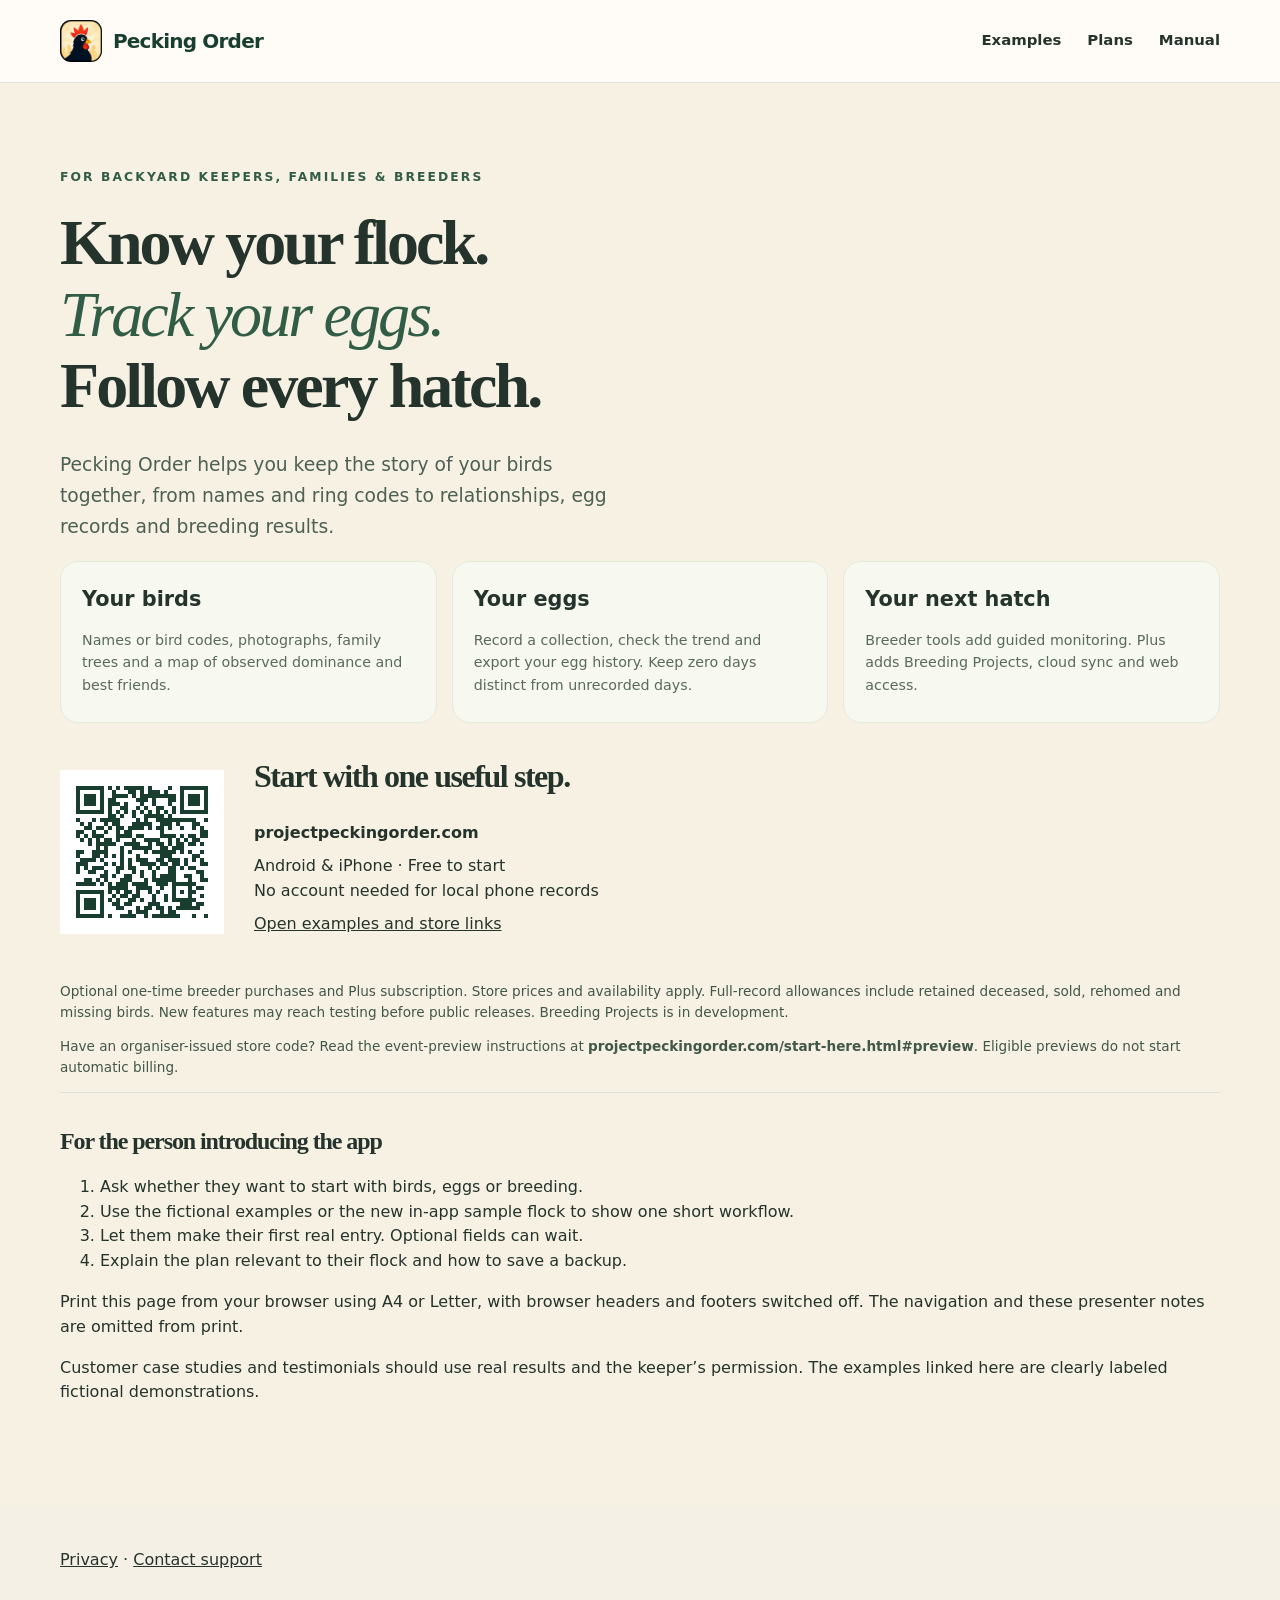
==== club-kit.html @ 726467fb "Clarify plans and add flock workflows and printable club guide" ====
<!doctype html>
<html lang="en-NZ"><head><meta charset="utf-8"><meta name="viewport" content="width=device-width, initial-scale=1"><title>Club &amp; poultry show introduction kit | Pecking Order</title><meta name="description" content="A printable Pecking Order introduction for poultry clubs, breeders and families, with a QR link and a simple flock, eggs and hatch demonstration."><link rel="canonical" href="https://projectpeckingorder.com/club-kit.html"><link rel="stylesheet" href="styles.css"><link rel="icon" href="assets/app-icon-small.png"></head>
<body><header class="site-header no-print"><div class="shell header-inner"><a class="brand" href="index.html"><img src="assets/app-icon-small.png" alt="" width="42" height="42"><span>Pecking Order</span></a><nav><a href="start-here.html">Examples</a><a href="features.html#plans">Plans</a><a href="user-manual.html">Manual</a></nav></div></header><main class="shell section club-sheet"><p class="eyebrow">For backyard keepers, families &amp; breeders</p><h1>Know your flock.<br><em>Track your eggs.</em><br>Follow every hatch.</h1><p class="hero-intro">Pecking Order helps you keep the story of your birds together, from names and ring codes to relationships, egg records and breeding results.</p>
<div class="feature-grid"><article class="feature-card"><h2>Your birds</h2><p>Names or bird codes, photographs, family trees and a map of observed dominance and best friends.</p></article><article class="feature-card"><h2>Your eggs</h2><p>Record a collection, check the trend and export your egg history. Keep zero days distinct from unrecorded days.</p></article><article class="feature-card"><h2>Your next hatch</h2><p>Breeder tools add guided monitoring. Plus adds Breeding Projects, cloud sync and web access.</p></article></div>
<div class="club-qr"><img src="assets/start-here-qr.svg" alt="QR code linking to projectpeckingorder.com/start-here.html" width="164" height="164"><div><h2>Start with one useful step.</h2><p><strong>projectpeckingorder.com</strong></p><p>Android &amp; iPhone · Free to start<br>No account needed for local phone records</p><p><a href="start-here.html">Open examples and store links</a></p></div></div>
<p class="club-small">Optional one-time breeder purchases and Plus subscription. Store prices and availability apply. Full-record allowances include retained deceased, sold, rehomed and missing birds. New features may reach testing before public releases. Breeding Projects is in development.</p><p class="club-small">Have an organiser-issued store code? Read the event-preview instructions at <strong>projectpeckingorder.com/start-here.html#preview</strong>. Eligible previews do not start automatic billing.</p>
<aside class="no-print"><h2>For the person introducing the app</h2><ol><li>Ask whether they want to start with birds, eggs or breeding.</li><li>Use the fictional examples or the new in-app sample flock to show one short workflow.</li><li>Let them make their first real entry. Optional fields can wait.</li><li>Explain the plan relevant to their flock and how to save a backup.</li></ol><p>Print this page from your browser using A4 or Letter, with browser headers and footers switched off. The navigation and these presenter notes are omitted from print.</p><p>Customer case studies and testimonials should use real results and the keeper’s permission. The examples linked here are clearly labeled fictional demonstrations.</p></aside></main><footer class="site-footer no-print"><div class="shell"><a href="privacy-policy.html">Privacy</a> · <a href="mailto:support@projectpeckingorder.com">Contact support</a></div></footer></body></html>
---- styles.css ----
:root{--forest:#315d47;--forest-dark:#193e30;--leaf:#547a62;--cream:#f7f1e4;--paper:#fffdf8;--ink:#24332b;--muted:#64746a;--line:#dce5db;--gold:#d7a941;--pink:#cc6f9d}
.workflow-steps{max-width:850px;padding-left:1.6rem}.workflow-steps li{padding:12px 0 12px 10px;border-bottom:1px solid var(--line)}.screen-frame{margin:36px 0;max-width:1000px}.screen-frame img{width:100%;height:auto;border:1px solid var(--line);border-radius:16px}.screen-frame figcaption{font-size:.85rem;margin-top:10px;color:var(--muted)}.feature-card details{margin-top:18px}.feature-card summary{cursor:pointer;font-weight:650;padding:8px 0}.feature-card details p{margin-top:10px}.club-sheet .feature-grid{grid-template-columns:repeat(3,1fr)}.club-sheet .feature-card{min-height:0}.club-sheet h1{font-size:clamp(2.5rem,5vw,4.4rem)}.club-sheet .feature-card h2{font:700 1.3rem system-ui;letter-spacing:0}.club-qr{display:flex;align-items:center;gap:30px;margin:36px 0}.club-qr img{flex:none;width:164px;height:164px}.club-qr h2{font-size:2rem}.club-qr p{margin-bottom:8px}.club-small{font-size:.85rem;color:#415749}.club-sheet aside{padding-top:35px;border-top:1px solid var(--line)}@media(max-width:680px){.club-sheet .feature-grid{grid-template-columns:1fr}.club-qr{align-items:start;flex-direction:column}.hero h1{font-size:2.8rem}}@media print{@page{size:auto;margin:14mm}.no-print{display:none!important}.club-sheet{padding:0!important;font-size:11pt}.club-sheet h1{font-size:32pt;line-height:1.08;margin-bottom:14px}.club-sheet .eyebrow{margin-bottom:10px}.club-sheet .hero-intro{font-size:12pt;max-width:none}.club-sheet .feature-grid{display:grid;grid-template-columns:repeat(3,1fr);gap:12px}.club-sheet .feature-card{padding:14px;break-inside:avoid}.club-qr{margin:20px 0;flex-direction:row;break-inside:avoid}.club-qr img{width:125px;height:125px}.club-qr h2{font-size:19pt}.club-small{font-size:8.5pt}.club-sheet a{text-decoration:none}}
.screen-story{display:grid;grid-template-columns:1fr 1fr;gap:48px;align-items:center}.screen-story h2{font-size:clamp(2.3rem,4vw,3.8rem)}.screen-story p,.screen-story li{color:#415749}.screen-story li{margin-block:8px}.screen-story figure{margin:0;min-width:0}.screen-story img{display:block;width:100%;height:auto;border:1px solid #c2cfc0;border-radius:18px;box-shadow:0 12px 28px #193e3012}.screen-story figcaption{font-size:.85rem;color:#4c6053;margin-top:12px}.phone-pair{display:grid;grid-template-columns:1fr 1fr;gap:18px}.desktop-story{grid-template-columns:.85fr 1.15fr}.release-note{padding:20px 24px;border-left:5px solid var(--gold);background:#fff7dd;margin-bottom:44px;border-radius:0 12px 12px 0}.comparison-wrap{overflow-x:auto}.plan-table{width:100%;border-collapse:collapse;background:var(--paper);margin-bottom:24px}.plan-table th,.plan-table td{padding:18px;text-align:left;vertical-align:top;border-bottom:1px solid var(--line)}.plan-table thead{background:#e2ecdd}.plan-table tbody th{min-width:170px}.manual-page .workflow{padding-left:24px}.manual-page .workflow li{margin-block:16px}.manual-page img{max-width:100%;height:auto}.manual-page figure{margin:20px 0}.manual-page figcaption{font-size:.85rem;color:var(--muted)}@media(max-width:800px){.screen-story,.desktop-story{grid-template-columns:1fr;gap:30px}.phone-pair{max-width:560px;margin-inline:auto}.screen-story h2{font-size:2.5rem}}@media print{.site-header,.site-footer,.actions,.skip-link{display:none}.shell,.legal-shell,.manual-page main.wrap{width:100%;max-width:none;margin:0;padding:0}.screen-story{display:block}.phone-pair{max-width:400px}.manual-page section{break-inside:avoid;box-shadow:none}a{color:inherit}}
*{box-sizing:border-box}html{scroll-behavior:smooth}body{margin:0;background:var(--cream);color:var(--ink);font:16px/1.55 system-ui,-apple-system,BlinkMacSystemFont,"Segoe UI",sans-serif}a{color:inherit}a:focus-visible{outline:3px solid var(--gold);outline-offset:4px}.shell{width:min(1160px,calc(100% - 48px));margin-inline:auto}.skip-link{position:absolute;left:16px;top:-80px;z-index:10;padding:10px 16px;background:#fff}.skip-link:focus{top:12px}
.site-header{position:relative;z-index:2;background:rgba(255,253,248,.96);border-bottom:1px solid var(--line)}.header-inner{min-height:82px;display:flex;justify-content:space-between;align-items:center;gap:28px}.brand{display:inline-flex;align-items:center;gap:11px;text-decoration:none;color:var(--forest-dark);font-weight:800;letter-spacing:-.04em;font-size:1.25rem;white-space:nowrap}.brand img{border-radius:11px;object-fit:cover}.site-header nav,.site-footer nav{display:flex;align-items:center;gap:26px;flex-wrap:wrap}.site-header nav a,.site-footer nav a{font-size:.93rem;font-weight:600;text-decoration:none}.site-header nav a:hover,.site-footer nav a:hover,.text-link:hover{text-decoration:underline;text-underline-offset:5px}.site-header .nav-contact{padding:9px 16px;border:1px solid #bdcec0;border-radius:999px}
.hero{display:grid;grid-template-columns:1.02fr .98fr;align-items:center;gap:54px;min-height:645px;padding-block:74px 85px}.eyebrow{margin:0 0 20px;color:var(--forest);font-size:.77rem;font-weight:800;letter-spacing:.17em;text-transform:uppercase}.eyebrow-mark{display:inline-block;width:9px;height:9px;margin-right:7px;background:var(--gold);border-radius:50%}h1,h2,h3,p{margin-top:0}h1,h2{font-family:Georgia,"Times New Roman",serif;letter-spacing:-.045em;line-height:1.12}h1{font-size:clamp(3.15rem,5.4vw,5.65rem);margin-bottom:28px}h1 em,h2 em{color:var(--forest);font-weight:400}.hero-intro{max-width:550px;color:#4c6053;font-size:1.17rem;line-height:1.65}.actions{display:flex;align-items:center;gap:12px;flex-wrap:wrap;margin-top:31px}.button{display:inline-flex;align-items:center;justify-content:center;gap:12px;min-height:52px;padding:13px 20px;border-radius:13px;font-size:.92rem;font-weight:750;text-decoration:none;transition:transform .18s,background .18s,box-shadow .18s}.button:hover{transform:translateY(-2px);box-shadow:0 9px 20px rgba(25,62,48,.12)}.button-primary{background:var(--forest);color:#fff}.button-primary:hover{background:var(--forest-dark)}.button-outline{border:1px solid #adbfaf;background:#fffdf9;color:var(--forest-dark)}.hero-note{margin:18px 0 0;font-size:.83rem;color:var(--muted)}
.hero-art{overflow:hidden;background:var(--paper);border:1px solid #e5e9dc;border-radius:28px;box-shadow:0 22px 55px rgba(34,70,49,.12);transform:rotate(1deg)}.map-header,.map-footer{display:flex;align-items:center;gap:10px;background:#fff;border-bottom:1px solid #e5e9dc;padding:16px 22px;font-size:.86rem;font-weight:750}.map-dot{width:10px;height:10px;border-radius:50%;background:var(--gold)}.map-status{margin-left:auto;color:var(--muted);font-weight:500}.map-canvas{height:400px;position:relative;background:radial-gradient(circle at 50% 43%,#fffdf7,#faf7ec 68%)}.map-lines{position:absolute;inset:0;width:100%;height:100%;fill:none;stroke:#557466;stroke-width:2.5;stroke-linecap:round}.map-lines .friend-line{stroke:var(--pink);stroke-dasharray:7 6}.bird-card{position:absolute;display:flex;align-items:center;gap:9px;min-width:126px;padding:8px 11px;background:rgba(255,255,255,.97);border:1px solid #e3e8db;border-radius:15px;box-shadow:0 7px 17px rgba(47,74,49,.08)}.bird-card strong,.bird-card small{display:block;white-space:nowrap}.bird-card strong{font-size:.84rem}.bird-card small{color:var(--muted);font-size:.65rem}.bird-avatar{display:grid;place-items:center;flex:none;width:36px;height:36px;border-radius:50%;font:700 .9rem Georgia,serif;color:var(--forest-dark)}.bird-avatar.gold{background:#fff1c5;color:#9a6f0e}.bird-avatar.sage{background:#dbeddc}.bird-avatar.terra{background:#f3dfcb}.bird-avatar.cream{background:#f1e9cf}.bird-lead{left:50%;top:38px;transform:translateX(-50%)}.bird-left{left:8%;top:190px}.bird-right{right:8%;top:190px}.bird-bottom{left:50%;bottom:24px;transform:translateX(-50%)}.map-footer{border-top:1px solid #e5e9dc;border-bottom:0;gap:27px;color:var(--muted);font-size:.7rem}.map-footer span{display:inline-flex;align-items:center;gap:7px}.key-line{width:21px;height:2px;background:var(--leaf)}.key-heart{font-style:normal;color:var(--pink)}
.section{padding-block:85px}.feature-section{background:var(--paper);border-top:1px solid var(--line);border-bottom:1px solid var(--line)}.section-heading{max-width:640px;margin-bottom:40px}.section-heading h2,.closer h2,.cta-band h2{font-size:clamp(2.4rem,4vw,4rem);margin:0 0 18px}.section-heading>p:last-child,.closer-copy>p:not(.eyebrow){color:#53675a;max-width:570px}.feature-grid{display:grid;grid-template-columns:repeat(4,1fr);gap:15px}.feature-card{min-height:254px;padding:25px 21px;background:#f7f8f0;border:1px solid #e5e9da;border-radius:18px}.feature-icon{display:grid;place-items:center;width:41px;height:41px;border-radius:11px;background:#e1eddf;color:var(--forest);font-size:1.35rem;font-weight:700}.feature-card h3{font-size:1.08rem;line-height:1.25;margin:23px 0 10px}.feature-card p{color:#58695d;font-size:.89rem;line-height:1.6;margin:0}
.closer{display:grid;grid-template-columns:1fr .8fr;gap:70px;align-items:center}.closer-copy{max-width:620px}.text-link{color:var(--forest);font-weight:750;text-decoration:none}.closer-card{position:relative;overflow:hidden;min-height:288px;padding:45px;background:#e2ecdd;border:1px solid #d3e2d0;border-radius:24px}.closer-card:after{content:"";position:absolute;width:225px;height:225px;right:-75px;bottom:-110px;border:36px solid rgba(49,93,71,.09);border-radius:50%}.closer-card p{max-width:350px;margin:30px 0 23px;font:italic 1.8rem/1.22 Georgia,serif;color:var(--forest-dark)}.closer-symbol{font-size:2rem;color:var(--gold)}.closer-caption{font-size:.76rem;font-weight:750;letter-spacing:.1em;text-transform:uppercase;color:var(--leaf)}.cta-band{background:var(--forest-dark);color:#fff}.cta-inner{display:flex;align-items:end;justify-content:space-between;gap:30px}.cta-band .eyebrow{color:#cde1cd}.cta-band h2{margin:0}.cta-band .actions{margin:0}.button-light{background:#fff;color:var(--forest-dark)}.button-ghost{border:1px solid rgba(255,255,255,.55);color:#fff}.site-footer{padding:42px 0;background:#f4f0e6}.footer-inner{display:flex;justify-content:space-between;align-items:start;gap:25px;flex-wrap:wrap}.site-footer strong{color:var(--forest-dark)}.site-footer p,.site-footer small{color:var(--muted);font-size:.82rem}.site-footer p{margin:4px 0}.site-footer nav{gap:18px}.site-footer nav a{font-size:.81rem}
@media(max-width:900px){.hero{gap:26px;min-height:auto}.feature-grid{grid-template-columns:repeat(2,1fr)}.closer{gap:30px}.cta-inner{align-items:start;flex-direction:column}}@media(max-width:680px){.shell{width:min(100% - 32px,500px)}.header-inner{align-items:start;flex-direction:column;gap:12px;padding-block:16px}.site-header nav{gap:15px}.site-header nav a{font-size:.83rem}.site-header .nav-contact{padding:0;border:0}.hero{grid-template-columns:1fr;padding-block:55px 66px;gap:34px}h1{font-size:clamp(2.8rem,11vw,4rem)}.hero-intro{font-size:1.04rem}.hero-art{transform:none}.map-canvas{height:340px}.bird-card{min-width:104px;padding:6px;gap:5px}.bird-avatar{width:29px;height:29px}.bird-card small{font-size:.57rem}.bird-left{left:3%;top:160px}.bird-right{right:3%;top:160px}.bird-lead{top:26px}.bird-bottom{bottom:16px}.section{padding-block:62px}.feature-grid,.closer{grid-template-columns:1fr}.feature-card{min-height:0}.closer-card{min-height:250px}.footer-inner{flex-direction:column}}@media(max-width:390px){.site-header nav{gap:10px}.site-header nav a{font-size:.76rem}.actions .button{width:100%}.bird-card small{display:none}}@media(prefers-reduced-motion:reduce){html{scroll-behavior:auto}.button{transition:none}}
.policy-page{max-width:none;margin:0;padding:0;background:var(--cream);color:var(--ink);font-family:system-ui,-apple-system,BlinkMacSystemFont,"Segoe UI",sans-serif;line-height:1.65}.policy-page h1,.policy-page h2{color:var(--forest-dark)}.legal-shell{max-width:850px;margin:58px auto 80px;padding:44px clamp(20px,6vw,58px);background:#fff;border:1px solid var(--line);border-radius:24px;box-shadow:0 12px 35px rgba(49,93,71,.06)}.legal-shell h1{font-size:clamp(2.3rem,5vw,3.7rem);margin-bottom:8px}.legal-shell h2{margin:32px 0 11px;font-size:1.55rem}.legal-shell p{margin:0 0 16px}.legal-shell .updated{margin-bottom:28px;color:var(--muted);font-size:.85rem}.legal-shell a{color:var(--forest);font-weight:650}.policy-page .site-header nav a,.policy-page .site-footer nav a{color:var(--ink)}@media(max-width:680px){.legal-shell{width:calc(100% - 24px);margin:22px auto 50px;padding:28px 20px}.legal-shell h2{font-size:1.35rem}}
.manual-page{--bg:var(--cream);--ink:#24332b;--muted:#64746a;--line:#dce5db;--accent:var(--forest);--accent-soft:#e2ecdd;background:var(--cream);color:var(--ink)}.manual-page .site-header{padding:0;background:#fffdf8;border-color:var(--line)}.manual-page .site-header nav a{color:var(--ink)}.manual-page>header:not(.site-header){background:linear-gradient(135deg,#eef3e8,#f7f1e4);border-color:var(--line);padding:50px 18px 42px}.manual-page>header h1{font-size:clamp(2.4rem,5vw,4.4rem);font-family:Georgia,"Times New Roman",serif;color:var(--forest-dark);letter-spacing:-.045em}.manual-page main.wrap{max-width:1000px;padding-top:28px}.manual-page section{border-radius:20px;box-shadow:0 7px 22px rgba(49,93,71,.04)}.manual-page section h2{font-family:Georgia,"Times New Roman",serif;font-size:1.75rem;color:var(--forest-dark)}.manual-page a{color:var(--forest)}.manual-page .toc{background:#e8f0e5}.manual-page th,.manual-page code{background:#e8f0e5}.manual-page footer{background:#f4f0e6}
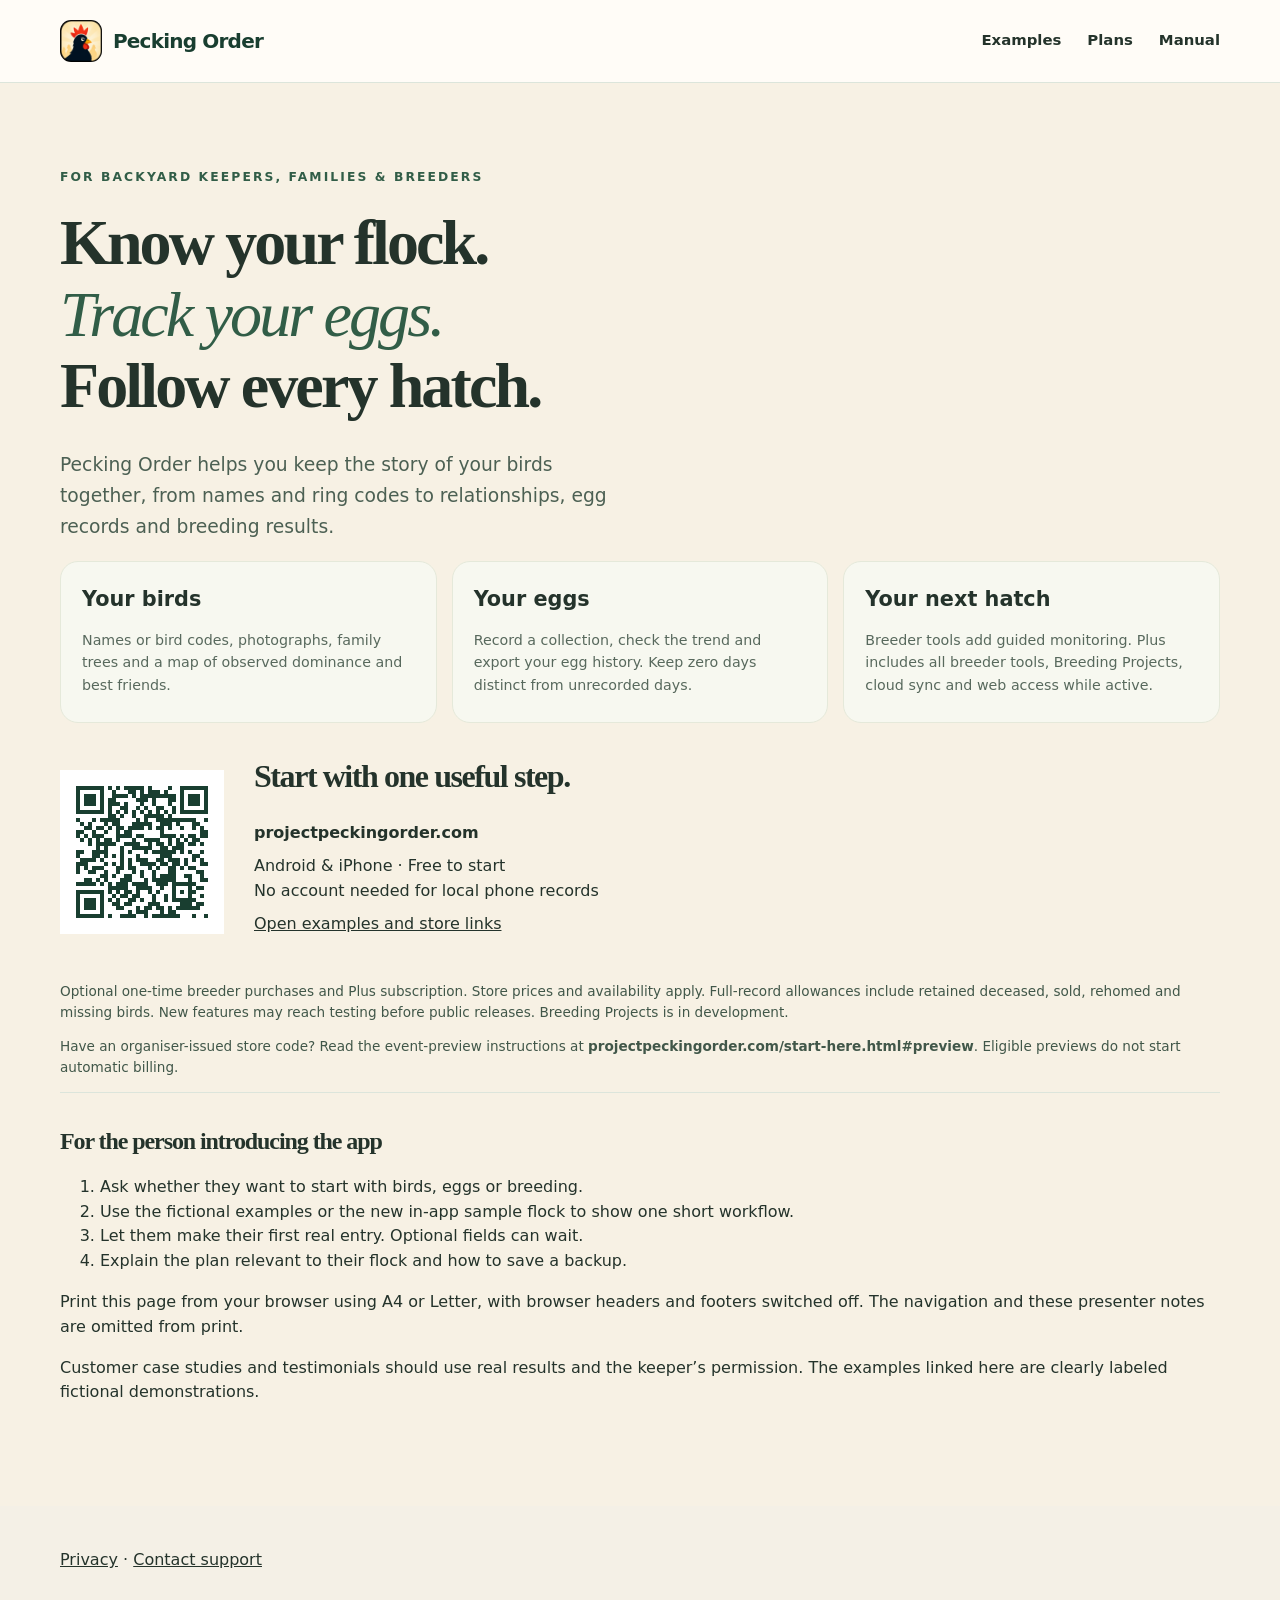
==== commit 8c5d8ab9: "Refresh launch marketing with iPhone screenshots and plan FAQ" ====
--- a/club-kit.html
+++ b/club-kit.html
@@ -1,7 +1,7 @@
 <!doctype html>
 <html lang="en-NZ"><head><meta charset="utf-8"><meta name="viewport" content="width=device-width, initial-scale=1"><title>Club &amp; poultry show introduction kit | Pecking Order</title><meta name="description" content="A printable Pecking Order introduction for poultry clubs, breeders and families, with a QR link and a simple flock, eggs and hatch demonstration."><link rel="canonical" href="https://projectpeckingorder.com/club-kit.html"><link rel="stylesheet" href="styles.css"><link rel="icon" href="assets/app-icon-small.png"></head>
 <body><header class="site-header no-print"><div class="shell header-inner"><a class="brand" href="index.html"><img src="assets/app-icon-small.png" alt="" width="42" height="42"><span>Pecking Order</span></a><nav><a href="start-here.html">Examples</a><a href="features.html#plans">Plans</a><a href="user-manual.html">Manual</a></nav></div></header><main class="shell section club-sheet"><p class="eyebrow">For backyard keepers, families &amp; breeders</p><h1>Know your flock.<br><em>Track your eggs.</em><br>Follow every hatch.</h1><p class="hero-intro">Pecking Order helps you keep the story of your birds together, from names and ring codes to relationships, egg records and breeding results.</p>
-<div class="feature-grid"><article class="feature-card"><h2>Your birds</h2><p>Names or bird codes, photographs, family trees and a map of observed dominance and best friends.</p></article><article class="feature-card"><h2>Your eggs</h2><p>Record a collection, check the trend and export your egg history. Keep zero days distinct from unrecorded days.</p></article><article class="feature-card"><h2>Your next hatch</h2><p>Breeder tools add guided monitoring. Plus adds Breeding Projects, cloud sync and web access.</p></article></div>
+<div class="feature-grid"><article class="feature-card"><h2>Your birds</h2><p>Names or bird codes, photographs, family trees and a map of observed dominance and best friends.</p></article><article class="feature-card"><h2>Your eggs</h2><p>Record a collection, check the trend and export your egg history. Keep zero days distinct from unrecorded days.</p></article><article class="feature-card"><h2>Your next hatch</h2><p>Breeder tools add guided monitoring. Plus includes all breeder tools, Breeding Projects, cloud sync and web access while active.</p></article></div>
 <div class="club-qr"><img src="assets/start-here-qr.svg" alt="QR code linking to projectpeckingorder.com/start-here.html" width="164" height="164"><div><h2>Start with one useful step.</h2><p><strong>projectpeckingorder.com</strong></p><p>Android &amp; iPhone · Free to start<br>No account needed for local phone records</p><p><a href="start-here.html">Open examples and store links</a></p></div></div>
 <p class="club-small">Optional one-time breeder purchases and Plus subscription. Store prices and availability apply. Full-record allowances include retained deceased, sold, rehomed and missing birds. New features may reach testing before public releases. Breeding Projects is in development.</p><p class="club-small">Have an organiser-issued store code? Read the event-preview instructions at <strong>projectpeckingorder.com/start-here.html#preview</strong>. Eligible previews do not start automatic billing.</p>
 <aside class="no-print"><h2>For the person introducing the app</h2><ol><li>Ask whether they want to start with birds, eggs or breeding.</li><li>Use the fictional examples or the new in-app sample flock to show one short workflow.</li><li>Let them make their first real entry. Optional fields can wait.</li><li>Explain the plan relevant to their flock and how to save a backup.</li></ol><p>Print this page from your browser using A4 or Letter, with browser headers and footers switched off. The navigation and these presenter notes are omitted from print.</p><p>Customer case studies and testimonials should use real results and the keeper’s permission. The examples linked here are clearly labeled fictional demonstrations.</p></aside></main><footer class="site-footer no-print"><div class="shell"><a href="privacy-policy.html">Privacy</a> · <a href="mailto:support@projectpeckingorder.com">Contact support</a></div></footer></body></html>
--- a/styles.css
+++ b/styles.css
@@ -10,3 +10,6 @@
 @media(max-width:900px){.hero{gap:26px;min-height:auto}.feature-grid{grid-template-columns:repeat(2,1fr)}.closer{gap:30px}.cta-inner{align-items:start;flex-direction:column}}@media(max-width:680px){.shell{width:min(100% - 32px,500px)}.header-inner{align-items:start;flex-direction:column;gap:12px;padding-block:16px}.site-header nav{gap:15px}.site-header nav a{font-size:.83rem}.site-header .nav-contact{padding:0;border:0}.hero{grid-template-columns:1fr;padding-block:55px 66px;gap:34px}h1{font-size:clamp(2.8rem,11vw,4rem)}.hero-intro{font-size:1.04rem}.hero-art{transform:none}.map-canvas{height:340px}.bird-card{min-width:104px;padding:6px;gap:5px}.bird-avatar{width:29px;height:29px}.bird-card small{font-size:.57rem}.bird-left{left:3%;top:160px}.bird-right{right:3%;top:160px}.bird-lead{top:26px}.bird-bottom{bottom:16px}.section{padding-block:62px}.feature-grid,.closer{grid-template-columns:1fr}.feature-card{min-height:0}.closer-card{min-height:250px}.footer-inner{flex-direction:column}}@media(max-width:390px){.site-header nav{gap:10px}.site-header nav a{font-size:.76rem}.actions .button{width:100%}.bird-card small{display:none}}@media(prefers-reduced-motion:reduce){html{scroll-behavior:auto}.button{transition:none}}
 .policy-page{max-width:none;margin:0;padding:0;background:var(--cream);color:var(--ink);font-family:system-ui,-apple-system,BlinkMacSystemFont,"Segoe UI",sans-serif;line-height:1.65}.policy-page h1,.policy-page h2{color:var(--forest-dark)}.legal-shell{max-width:850px;margin:58px auto 80px;padding:44px clamp(20px,6vw,58px);background:#fff;border:1px solid var(--line);border-radius:24px;box-shadow:0 12px 35px rgba(49,93,71,.06)}.legal-shell h1{font-size:clamp(2.3rem,5vw,3.7rem);margin-bottom:8px}.legal-shell h2{margin:32px 0 11px;font-size:1.55rem}.legal-shell p{margin:0 0 16px}.legal-shell .updated{margin-bottom:28px;color:var(--muted);font-size:.85rem}.legal-shell a{color:var(--forest);font-weight:650}.policy-page .site-header nav a,.policy-page .site-footer nav a{color:var(--ink)}@media(max-width:680px){.legal-shell{width:calc(100% - 24px);margin:22px auto 50px;padding:28px 20px}.legal-shell h2{font-size:1.35rem}}
 .manual-page{--bg:var(--cream);--ink:#24332b;--muted:#64746a;--line:#dce5db;--accent:var(--forest);--accent-soft:#e2ecdd;background:var(--cream);color:var(--ink)}.manual-page .site-header{padding:0;background:#fffdf8;border-color:var(--line)}.manual-page .site-header nav a{color:var(--ink)}.manual-page>header:not(.site-header){background:linear-gradient(135deg,#eef3e8,#f7f1e4);border-color:var(--line);padding:50px 18px 42px}.manual-page>header h1{font-size:clamp(2.4rem,5vw,4.4rem);font-family:Georgia,"Times New Roman",serif;color:var(--forest-dark);letter-spacing:-.045em}.manual-page main.wrap{max-width:1000px;padding-top:28px}.manual-page section{border-radius:20px;box-shadow:0 7px 22px rgba(49,93,71,.04)}.manual-page section h2{font-family:Georgia,"Times New Roman",serif;font-size:1.75rem;color:var(--forest-dark)}.manual-page a{color:var(--forest)}.manual-page .toc{background:#e8f0e5}.manual-page th,.manual-page code{background:#e8f0e5}.manual-page footer{background:#f4f0e6}
+
+/* Launch screenshots and readable FAQ. Originals are displayed without alterations. */
+.hero-phone{margin:0 auto;max-width:310px;width:100%;text-align:center}.hero-phone img{display:block;width:100%;height:auto;border-radius:24px;border:1px solid var(--line);box-shadow:0 20px 45px #315d4726}.hero-phone figcaption{font-size:.8rem;color:var(--muted);margin-top:15px}.flock-story{margin-bottom:80px}.feature-tier{font-weight:700;color:var(--forest)}.faq-page{max-width:920px}.faq-list details{background:white;border:1px solid var(--line);border-radius:15px;margin:14px 0;padding:20px 24px}.faq-list summary{cursor:pointer;font-weight:750;color:var(--forest-dark);font-size:1.08rem}.faq-list summary:focus-visible{outline:3px solid var(--forest);outline-offset:5px}.faq-list details[open] summary{margin-bottom:15px}.faq-list p:last-child{margin-bottom:0}.faq-support{margin-top:32px}.launch-answers h2{font-size:2.8rem}@media(max-width:680px){.hero-phone{max-width:290px}.flock-story{margin-bottom:50px}.faq-list details{padding:18px}.launch-answers h2{font-size:2.1rem}}
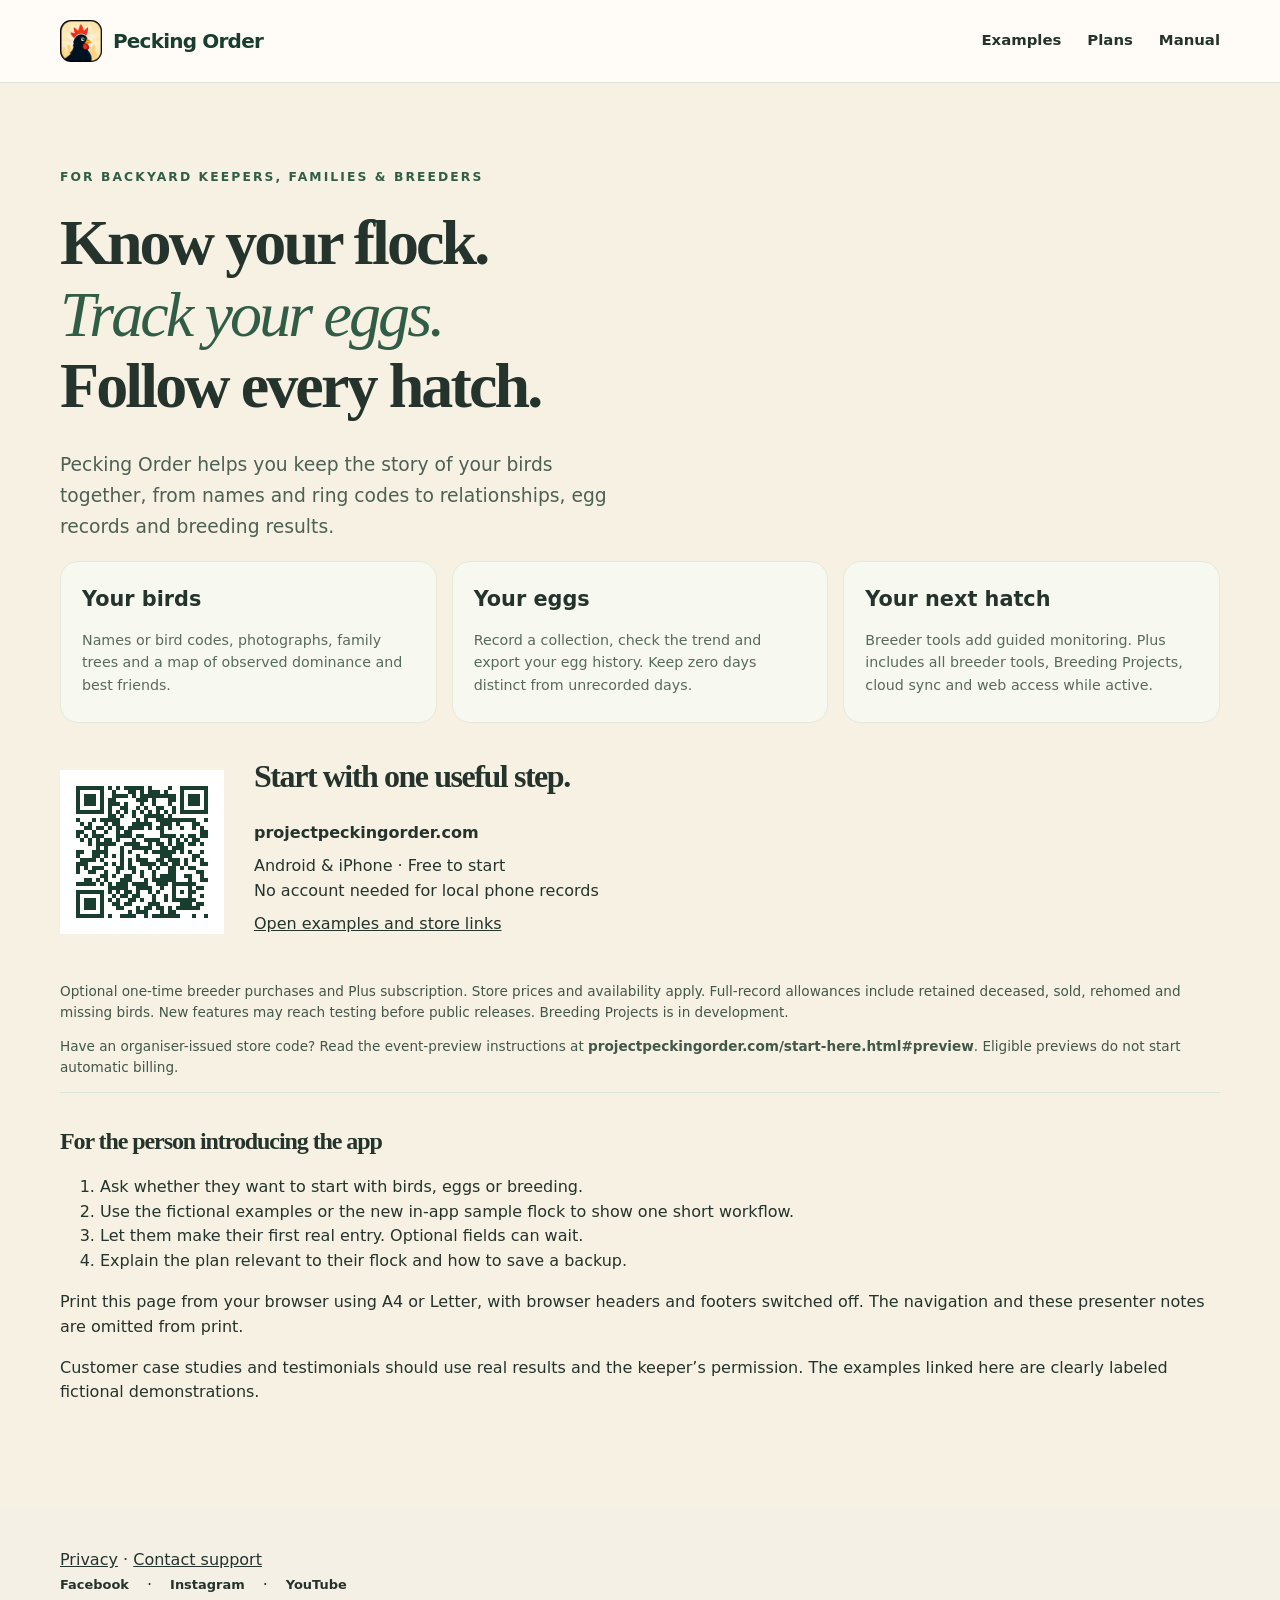
==== commit 6ca1ab40: "Link the official Pecking Order social profiles across the public site" ====
--- a/club-kit.html
+++ b/club-kit.html
@@ -4,4 +4,4 @@
 <div class="feature-grid"><article class="feature-card"><h2>Your birds</h2><p>Names or bird codes, photographs, family trees and a map of observed dominance and best friends.</p></article><article class="feature-card"><h2>Your eggs</h2><p>Record a collection, check the trend and export your egg history. Keep zero days distinct from unrecorded days.</p></article><article class="feature-card"><h2>Your next hatch</h2><p>Breeder tools add guided monitoring. Plus includes all breeder tools, Breeding Projects, cloud sync and web access while active.</p></article></div>
 <div class="club-qr"><img src="assets/start-here-qr.svg" alt="QR code linking to projectpeckingorder.com/start-here.html" width="164" height="164"><div><h2>Start with one useful step.</h2><p><strong>projectpeckingorder.com</strong></p><p>Android &amp; iPhone · Free to start<br>No account needed for local phone records</p><p><a href="start-here.html">Open examples and store links</a></p></div></div>
 <p class="club-small">Optional one-time breeder purchases and Plus subscription. Store prices and availability apply. Full-record allowances include retained deceased, sold, rehomed and missing birds. New features may reach testing before public releases. Breeding Projects is in development.</p><p class="club-small">Have an organiser-issued store code? Read the event-preview instructions at <strong>projectpeckingorder.com/start-here.html#preview</strong>. Eligible previews do not start automatic billing.</p>
-<aside class="no-print"><h2>For the person introducing the app</h2><ol><li>Ask whether they want to start with birds, eggs or breeding.</li><li>Use the fictional examples or the new in-app sample flock to show one short workflow.</li><li>Let them make their first real entry. Optional fields can wait.</li><li>Explain the plan relevant to their flock and how to save a backup.</li></ol><p>Print this page from your browser using A4 or Letter, with browser headers and footers switched off. The navigation and these presenter notes are omitted from print.</p><p>Customer case studies and testimonials should use real results and the keeper’s permission. The examples linked here are clearly labeled fictional demonstrations.</p></aside></main><footer class="site-footer no-print"><div class="shell"><a href="privacy-policy.html">Privacy</a> · <a href="mailto:support@projectpeckingorder.com">Contact support</a></div></footer></body></html>
+<aside class="no-print"><h2>For the person introducing the app</h2><ol><li>Ask whether they want to start with birds, eggs or breeding.</li><li>Use the fictional examples or the new in-app sample flock to show one short workflow.</li><li>Let them make their first real entry. Optional fields can wait.</li><li>Explain the plan relevant to their flock and how to save a backup.</li></ol><p>Print this page from your browser using A4 or Letter, with browser headers and footers switched off. The navigation and these presenter notes are omitted from print.</p><p>Customer case studies and testimonials should use real results and the keeper’s permission. The examples linked here are clearly labeled fictional demonstrations.</p></aside></main><footer class="site-footer no-print"><div class="shell"><a href="privacy-policy.html">Privacy</a> · <a href="mailto:support@projectpeckingorder.com">Contact support</a><nav aria-label="Pecking Order on social media"><a href="https://www.facebook.com/profile.php?id=61596296922571">Facebook</a> · <a href="https://www.instagram.com/peckingorderflockmanager/">Instagram</a> · <a href="https://www.youtube.com/@PeckingOrderFlockManager">YouTube</a></nav></div></footer></body></html>
